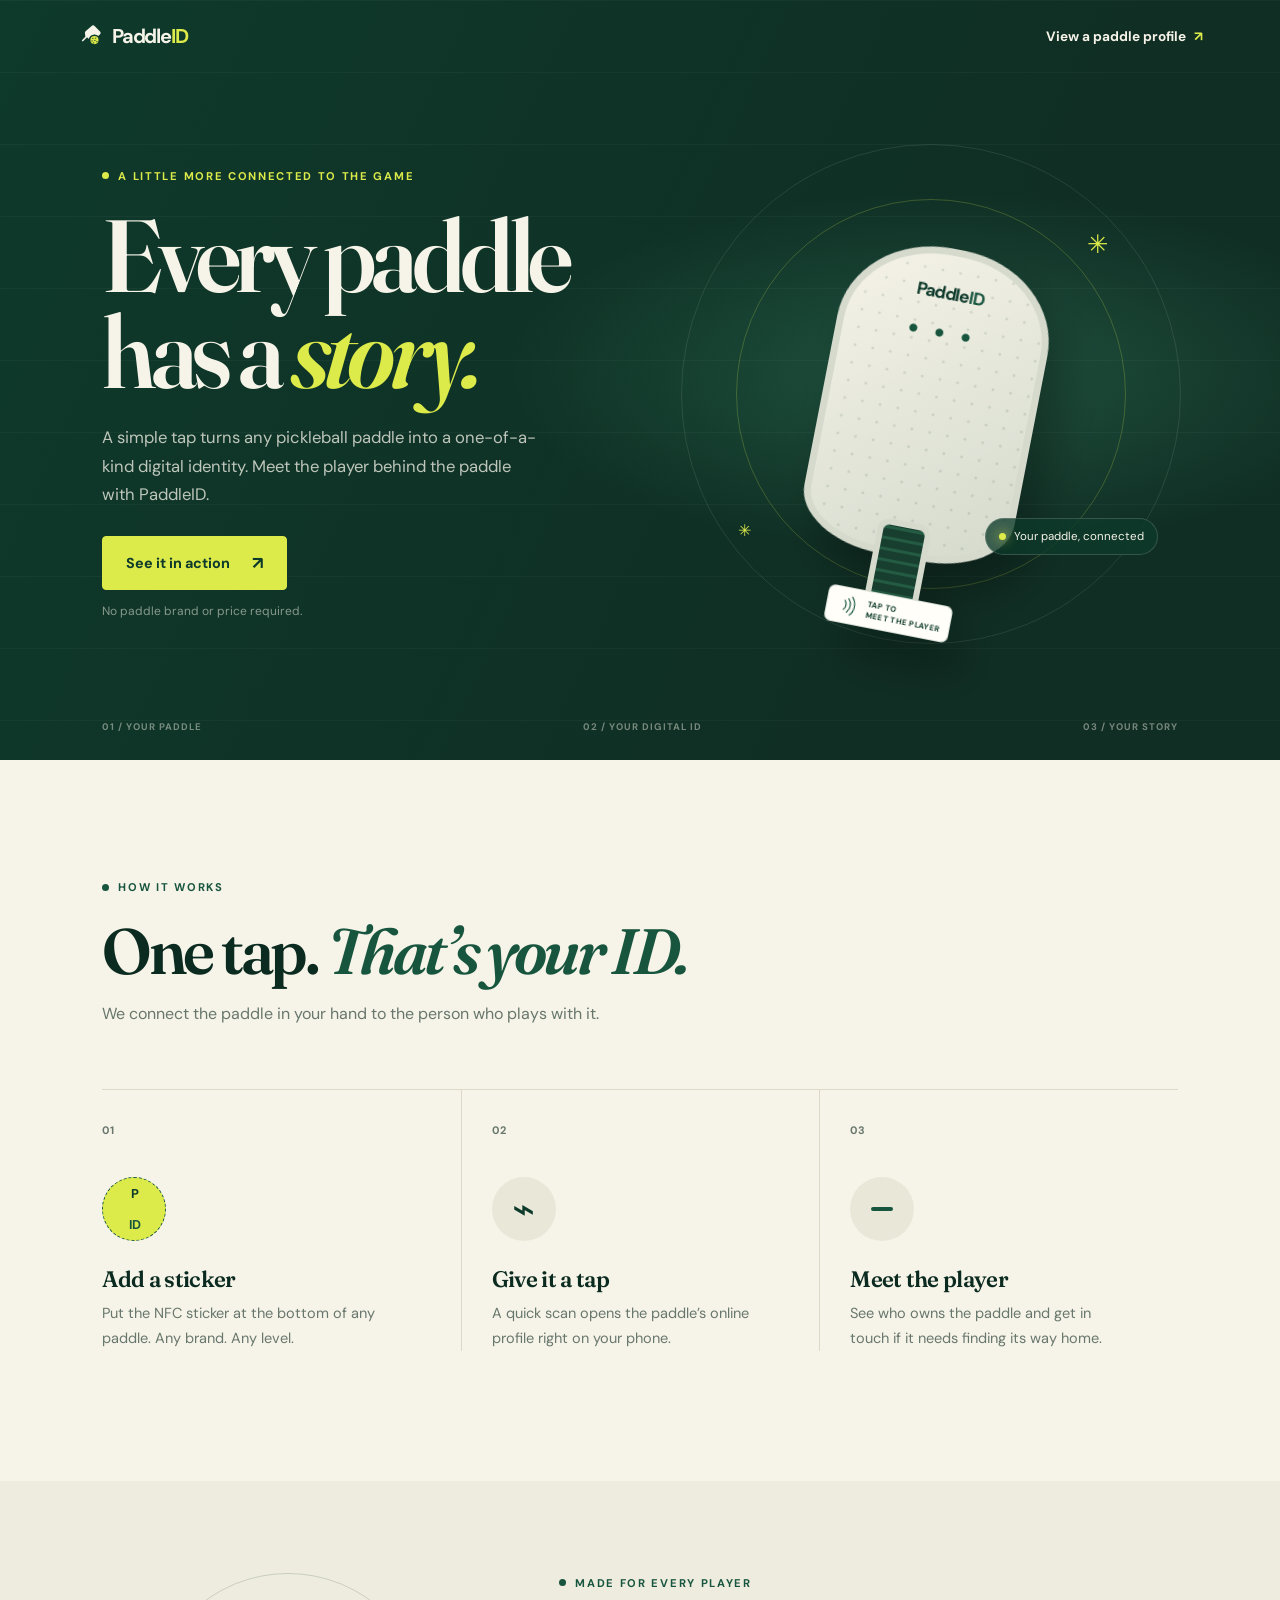
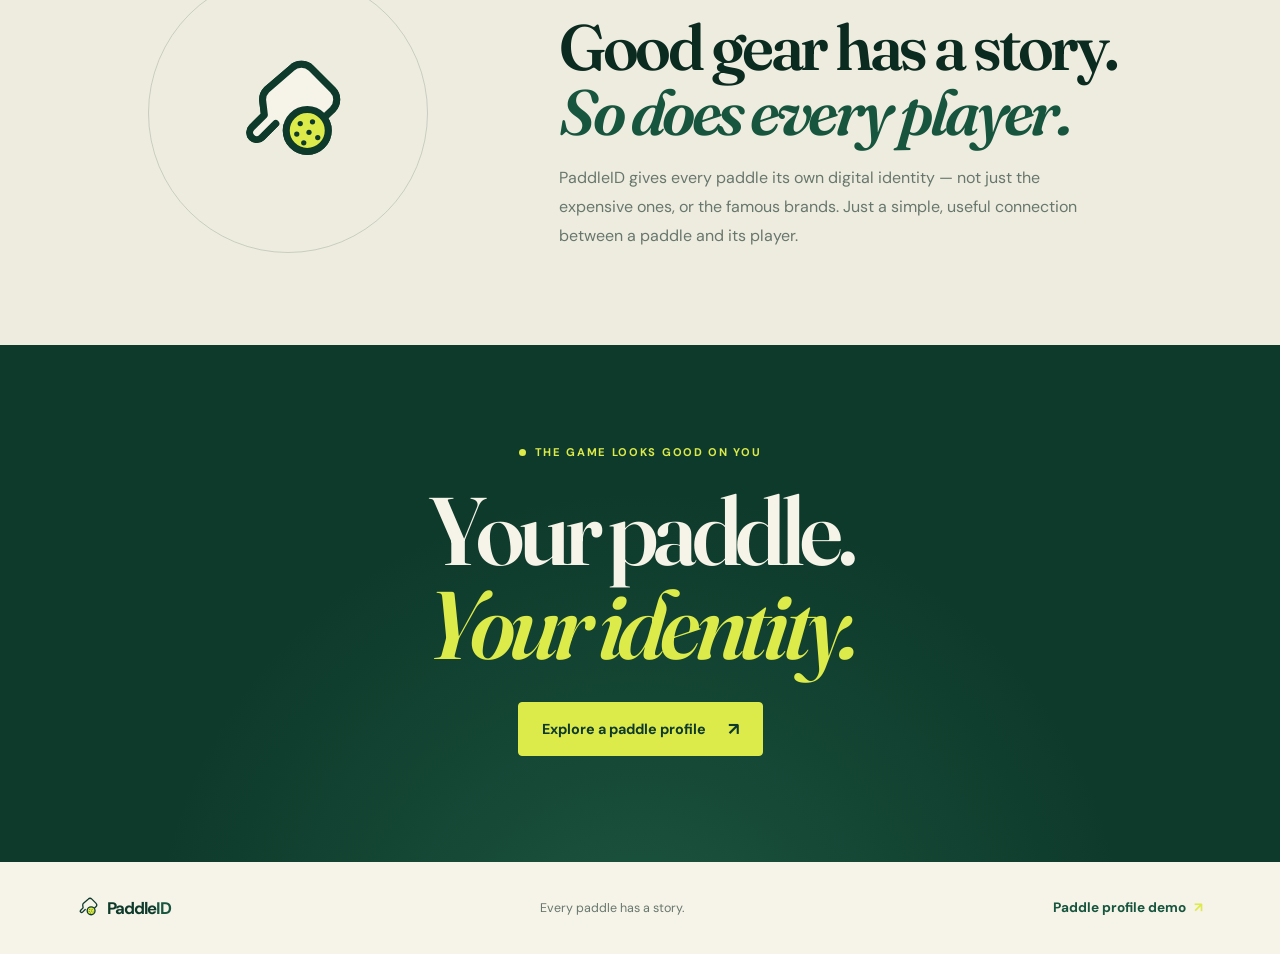
==== brand.html @ 244b91e6 "Refactor favicon and update HTML structure for PaddleID branding" ====
<!doctype html>
<html lang="en">
  <head>
    <meta charset="UTF-8" />
    <meta name="viewport" content="width=device-width, initial-scale=1" />
    <meta name="theme-color" content="#0e3a2b" />
    <meta
      name="description"
      content="Every paddle has a story. Give yours a digital identity with PaddleID — tap an NFC sticker to meet the player behind the paddle."
    />
    <title>PaddleID — Every paddle has a story</title>
    <link rel="icon" type="image/svg+xml" href="favicon.svg" />
    <link rel="preconnect" href="https://fonts.googleapis.com" />
    <link rel="preconnect" href="https://fonts.gstatic.com" crossorigin />
    <link
      href="https://fonts.googleapis.com/css2?family=Fraunces:opsz,wght@9..144,600;9..144,700&family=DM+Sans:wght@400;500;700&display=swap"
      rel="stylesheet"
    />
    <link rel="stylesheet" href="brand.css" />
  </head>
  <body class="brand-page">
    <header class="site-header">
      <a class="wordmark" href="brand.html" aria-label="PaddleID home">
        <img class="brand-mark" src="favicon.svg" alt="" />
        <span>Paddle<span>ID</span></span>
      </a>
      <a class="header-link" href="index.html">View a paddle profile <span aria-hidden="true">↗</span></a>
    </header>

    <main>
      <section class="hero">
        <div class="hero__copy">
          <p class="eyebrow"><span></span> A little more connected to the game</p>
          <h1>Every paddle<br />has a <em>story.</em></h1>
          <p class="hero__description">
            A simple tap turns any pickleball paddle into a one-of-a-kind digital identity.
            Meet the player behind the paddle with PaddleID.
          </p>
          <a class="button" href="index.html">See it in action <span aria-hidden="true">↗</span></a>
          <p class="hero__note">No paddle brand or price required.</p>
        </div>

        <div class="hero-art" aria-label="A PaddleID NFC tag at the bottom of the paddle handle">
          <div class="orbit orbit--one"></div>
          <div class="orbit orbit--two"></div>
          <div class="paddle">
            <span class="paddle__face">
              <span class="paddle__brand">Paddle<span>ID</span></span>
              <span class="paddle__dots" aria-hidden="true">● ● ●</span>
            </span>
            <span class="paddle__grip"></span>
            <span class="paddle__tag">
              <svg viewBox="0 0 40 40" aria-hidden="true">
                <path d="M14 12a12 12 0 0 1 0 16M20 8a18 18 0 0 1 0 24M26 4a24 24 0 0 1 0 32" />
              </svg>
              <span>tap to<br />meet the player</span>
            </span>
          </div>
          <div class="scan-label"><span class="scan-label__dot"></span> Your paddle, connected</div>
          <span class="hero-art__spark hero-art__spark--one" aria-hidden="true">✳</span>
          <span class="hero-art__spark hero-art__spark--two" aria-hidden="true">✳</span>
        </div>
        <div class="hero__footer">
          <span>01 / YOUR PADDLE</span>
          <span>02 / YOUR DIGITAL ID</span>
          <span>03 / YOUR STORY</span>
        </div>
      </section>

      <section class="how" id="how-it-works">
        <div class="section-heading">
          <p class="eyebrow"><span></span> How it works</p>
          <h2>One tap. <em>That’s your ID.</em></h2>
          <p>We connect the paddle in your hand to the person who plays with it.</p>
        </div>
        <div class="steps">
          <article class="step">
            <span class="step__number">01</span>
            <div class="step__icon step__icon--sticker" aria-hidden="true">P<span>ID</span></div>
            <h3>Add a sticker</h3>
            <p>Put the NFC sticker at the bottom of any paddle. Any brand. Any level.</p>
          </article>
          <article class="step">
            <span class="step__number">02</span>
            <div class="step__icon step__icon--tap" aria-hidden="true">⌁</div>
            <h3>Give it a tap</h3>
            <p>A quick scan opens the paddle’s online profile right on your phone.</p>
          </article>
          <article class="step">
            <span class="step__number">03</span>
            <div class="step__icon step__icon--profile" aria-hidden="true">
              <span></span><span></span><span></span>
            </div>
            <h3>Meet the player</h3>
            <p>See who owns the paddle and get in touch if it needs finding its way home.</p>
          </article>
        </div>
      </section>

      <section class="manifesto">
        <div class="manifesto__mark" aria-hidden="true">
          <img class="brand-mark" src="favicon.svg" alt="" />
        </div>
        <div>
          <p class="eyebrow"><span></span> Made for every player</p>
          <h2>Good gear has a story.<br /><em>So does every player.</em></h2>
          <p>
            PaddleID gives every paddle its own digital identity — not just the expensive
            ones, or the famous brands. Just a simple, useful connection between a paddle
            and its player.
          </p>
        </div>
      </section>

      <section class="closing">
        <p class="eyebrow"><span></span> The game looks good on you</p>
        <h2>Your paddle.<br /><em>Your identity.</em></h2>
        <a class="button button--light" href="index.html">Explore a paddle profile <span aria-hidden="true">↗</span></a>
      </section>
    </main>

    <footer class="site-footer">
      <a class="wordmark" href="brand.html">
        <img class="brand-mark" src="favicon.svg" alt="" />
        <span>Paddle<span>ID</span></span>
      </a>
      <p>Every paddle has a story.</p>
      <a href="index.html">Paddle profile demo <span aria-hidden="true">↗</span></a>
    </footer>
  </body>
</html>
---- brand.css ----
:root {
  color-scheme: light;
  --pine: #0e3a2b;
  --court: #17553e;
  --paper: #f6f3e8;
  --ink: #0b2b20;
  --mute: #68776d;
  --ball: #dcea4a;
  --serif: "Fraunces", Georgia, "Times New Roman", serif;
  --sans: "DM Sans", system-ui, -apple-system, "Segoe UI", Roboto, sans-serif;
}

*,
*::before,
*::after {
  box-sizing: border-box;
}

html {
  scroll-behavior: smooth;
  -webkit-text-size-adjust: 100%;
}

body {
  margin: 0;
  color: var(--ink);
  background: var(--paper);
  font-family: var(--sans);
}

a {
  color: inherit;
}

a:focus-visible {
  outline: 3px solid var(--court);
  outline-offset: 4px;
}

.site-header,
.site-footer {
  display: flex;
  align-items: center;
  justify-content: space-between;
  gap: 24px;
  padding: 20px max(6vw, calc((100vw - 1200px) / 2));
}

.site-header {
  position: absolute;
  inset: 0 0 auto;
  z-index: 2;
}

.wordmark {
  display: inline-flex;
  align-items: center;
  gap: 9px;
  color: var(--paper);
  font-size: 1.25rem;
  font-weight: 700;
  letter-spacing: -0.055em;
  text-decoration: none;
}

.wordmark .brand-mark {
  display: block;
  width: 26px;
  height: 32px;
  flex: 0 0 auto;
  object-fit: contain;
}

.wordmark > span > span {
  color: var(--ball);
}

.header-link,
.site-footer > a:last-child {
  font-size: 0.85rem;
  font-weight: 700;
  text-decoration: none;
}

.header-link {
  color: var(--paper);
}

.header-link span,
.site-footer > a:last-child span {
  margin-left: 5px;
  color: var(--ball);
}

.hero {
  position: relative;
  display: grid;
  grid-template-columns: 1fr 0.85fr;
  align-items: center;
  min-height: min(760px, 100svh);
  padding: 120px max(8vw, calc((100vw - 1120px) / 2)) 92px;
  overflow: hidden;
  color: var(--paper);
  background:
    radial-gradient(ellipse at 74% 49%, rgba(63, 154, 115, 0.33), transparent 33%),
    linear-gradient(115deg, #0e3a2b, #102e24 72%);
}

.hero::before {
  position: absolute;
  inset: 0;
  background-image: linear-gradient(rgba(246, 243, 232, 0.035) 1px, transparent 1px);
  background-size: 100% 72px;
  content: "";
  pointer-events: none;
}

.hero__copy,
.hero-art {
  position: relative;
  z-index: 1;
}

.eyebrow {
  display: flex;
  align-items: center;
  gap: 9px;
  margin: 0 0 24px;
  color: var(--ball);
  font-size: 0.7rem;
  font-weight: 700;
  letter-spacing: 0.15em;
  text-transform: uppercase;
}

.eyebrow > span {
  width: 7px;
  height: 7px;
  border-radius: 50%;
  background: var(--ball);
}

.hero h1,
.section-heading h2,
.manifesto h2,
.closing h2 {
  margin: 0;
  font-family: var(--serif);
  font-weight: 600;
  letter-spacing: -0.055em;
}

.hero h1 {
  font-size: clamp(4rem, 8vw, 7.1rem);
  line-height: 0.94;
}

.hero h1 em,
.section-heading h2 em,
.manifesto h2 em,
.closing h2 em {
  color: var(--ball);
  font-weight: 600;
}

.hero__description {
  max-width: 440px;
  margin: 24px 0 28px;
  color: rgba(246, 243, 232, 0.76);
  font-size: 1.04rem;
  line-height: 1.7;
}

.button {
  display: inline-flex;
  align-items: center;
  justify-content: center;
  gap: 22px;
  min-height: 54px;
  padding: 0 23px;
  border: 1px solid var(--ball);
  border-radius: 4px;
  color: var(--pine);
  background: var(--ball);
  font-size: 0.9rem;
  font-weight: 700;
  text-decoration: none;
  transition: transform 160ms ease, background 160ms ease;
}

.button:hover {
  transform: translateY(-2px);
  background: #e7f46b;
}

.button span {
  font-size: 1.1rem;
}

.hero__note {
  margin: 13px 0 0;
  color: rgba(246, 243, 232, 0.52);
  font-size: 0.75rem;
}

.hero-art {
  display: grid;
  min-height: 460px;
  place-items: center;
}

.orbit {
  position: absolute;
  width: min(390px, 90%);
  aspect-ratio: 1;
  border: 1px solid rgba(220, 234, 74, 0.22);
  border-radius: 50%;
}

.orbit--two {
  width: min(500px, 115%);
  border-color: rgba(246, 243, 232, 0.1);
}

.paddle {
  position: relative;
  display: flex;
  flex-direction: column;
  align-items: center;
  width: 214px;
  height: 332px;
  padding-top: 19px;
  transform: rotate(11deg);
  filter: drop-shadow(20px 28px 22px rgba(0, 0, 0, 0.28));
}

.paddle__face {
  position: relative;
  display: flex;
  flex: 1;
  flex-direction: column;
  align-items: center;
  width: 100%;
  padding-top: 27px;
  border: 7px solid #d5dacd;
  border-radius: 47% 47% 40% 40% / 28% 28% 17% 17%;
  background:
    radial-gradient(circle at 16px 16px, rgba(14, 58, 43, 0.13) 1px, transparent 1.8px) 0 0 / 18px 18px,
    linear-gradient(145deg, #f6f3e8, #d4dacd);
}

.paddle__brand {
  color: var(--pine);
  font-size: 1.1rem;
  font-weight: 700;
  letter-spacing: -0.06em;
}

.paddle__brand span {
  color: var(--court);
}

.paddle__tag {
  position: absolute;
  bottom: -76px;
  z-index: 1;
  display: flex;
  align-items: center;
  gap: 8px;
  padding: 6px 9px;
  border: 1px solid rgba(14, 58, 43, 0.17);
  border-radius: 7px;
  background: #fffef8;
  box-shadow: 0 8px 20px rgba(14, 58, 43, 0.12);
  color: var(--pine);
  font-size: 0.49rem;
  font-weight: 700;
  line-height: 1.35;
  text-transform: uppercase;
  letter-spacing: 0.04em;
  white-space: nowrap;
}

.paddle__tag svg {
  width: 23px;
  flex: none;
  fill: none;
  stroke: var(--court);
  stroke-linecap: round;
  stroke-width: 2;
}

.paddle__dots {
  margin-top: 22px;
  color: var(--court);
  font-size: 0.65rem;
  letter-spacing: 0.7em;
}

.paddle__grip {
  position: absolute;
  bottom: -76px;
  z-index: 0;
  width: 54px;
  height: 112px;
  border: 6px solid #d5dacd;
  border-radius: 12px 12px 19px 19px;
  background: repeating-linear-gradient(0deg, #183e30 0 8px, #245b43 8px 11px);
}

.scan-label {
  position: absolute;
  right: 4%;
  bottom: 15%;
  display: flex;
  align-items: center;
  gap: 8px;
  padding: 10px 13px;
  border: 1px solid rgba(246, 243, 232, 0.17);
  border-radius: 99px;
  color: var(--paper);
  background: rgba(14, 58, 43, 0.78);
  font-size: 0.72rem;
}

.scan-label__dot {
  width: 7px;
  height: 7px;
  border-radius: 50%;
  background: var(--ball);
  box-shadow: 0 0 12px var(--ball);
}

.hero-art__spark {
  position: absolute;
  color: var(--ball);
  font-size: 1.6rem;
}

.hero-art__spark--one {
  top: 14%;
  right: 14%;
}

.hero-art__spark--two {
  bottom: 18%;
  left: 11%;
  font-size: 1rem;
}

.hero__footer {
  position: absolute;
  right: max(8vw, calc((100vw - 1120px) / 2));
  bottom: 27px;
  left: max(8vw, calc((100vw - 1120px) / 2));
  display: flex;
  justify-content: space-between;
  color: rgba(246, 243, 232, 0.45);
  font-size: 0.6rem;
  font-weight: 700;
  letter-spacing: 0.1em;
}

.how {
  padding: 120px max(8vw, calc((100vw - 1120px) / 2)) 130px;
}

.section-heading {
  max-width: 620px;
  margin-bottom: 62px;
}

.section-heading .eyebrow,
.manifesto .eyebrow,
.closing .eyebrow {
  color: var(--court);
}

.section-heading .eyebrow > span,
.manifesto .eyebrow > span,
.closing .eyebrow > span {
  background: var(--court);
}

.section-heading h2,
.manifesto h2 {
  font-size: clamp(2.7rem, 5vw, 4.5rem);
  line-height: 1.02;
}

.section-heading h2 em,
.manifesto h2 em {
  color: var(--court);
}

.section-heading > p:last-child {
  margin: 18px 0 0;
  color: var(--mute);
  line-height: 1.6;
}

.steps {
  display: grid;
  grid-template-columns: repeat(3, 1fr);
  border-top: 1px solid #dcd9c9;
}

.step {
  position: relative;
  padding: 28px 30px 0 0;
}

.step + .step {
  padding-left: 30px;
  border-left: 1px solid #dcd9c9;
}

.step__number {
  color: var(--mute);
  font-size: 0.68rem;
  font-weight: 700;
  letter-spacing: 0.1em;
}

.step__icon {
  display: grid;
  width: 64px;
  height: 64px;
  margin: 38px 0 24px;
  place-items: center;
  border-radius: 50%;
  color: var(--pine);
  background: #e9e8d8;
}

.step__icon--sticker {
  border: 1px dashed var(--court);
  background: var(--ball);
  font-size: 0.8rem;
  font-weight: 700;
  letter-spacing: -0.07em;
}

.step__icon--sticker span {
  color: var(--court);
}

.step__icon--tap {
  font-size: 2.4rem;
}

.step__icon--profile {
  align-content: center;
  gap: 4px;
  padding: 0 17px;
}

.step__icon--profile span {
  height: 4px;
  border-radius: 4px;
  background: var(--court);
}

.step__icon--profile span:nth-child(2) {
  width: 75%;
}

.step h3 {
  margin: 0 0 9px;
  font: 600 1.4rem var(--serif);
  letter-spacing: -0.03em;
}

.step p {
  max-width: 280px;
  margin: 0;
  color: var(--mute);
  font-size: 0.91rem;
  line-height: 1.7;
}

.manifesto {
  display: grid;
  grid-template-columns: 0.6fr 1fr;
  align-items: center;
  gap: 8%;
  padding: 92px max(8vw, calc((100vw - 1120px) / 2));
  background: #eeecdf;
}

.manifesto__mark {
  display: grid;
  width: min(280px, 100%);
  aspect-ratio: 1;
  margin: auto;
  place-items: center;
  border: 1px solid rgba(14, 58, 43, 0.17);
  border-radius: 50%;
}

.manifesto__mark .brand-mark {
  display: block;
  width: 112px;
  height: 112px;
  object-fit: contain;
  background: center / contain no-repeat url("favicon.svg");
}

.manifesto h2 {
  font-size: clamp(2.6rem, 5vw, 4rem);
}

.manifesto > div:last-child > p:last-child {
  max-width: 550px;
  margin: 20px 0 0;
  color: var(--mute);
  line-height: 1.8;
}

.closing {
  padding: 100px 24px 106px;
  color: var(--paper);
  background:
    radial-gradient(ellipse at 50% 120%, rgba(63, 154, 115, 0.29), transparent 54%),
    var(--pine);
  text-align: center;
}

.closing .eyebrow {
  justify-content: center;
  color: var(--ball);
}

.closing .eyebrow > span {
  background: var(--ball);
}

.closing h2 {
  margin-bottom: 30px;
  font-size: clamp(3.4rem, 8vw, 6rem);
  line-height: 0.98;
}

.button--light {
  color: var(--pine);
}

.site-footer {
  min-height: 92px;
  padding-top: 22px;
  padding-bottom: 22px;
}

.site-footer .wordmark {
  color: var(--pine);
  font-size: 1.05rem;
}

.site-footer .wordmark .brand-mark {
  width: 21px;
  height: 27px;
}

.site-footer .wordmark > span > span {
  color: var(--court);
}

.site-footer p {
  margin: 0;
  color: var(--mute);
  font-size: 0.78rem;
}

.site-footer > a:last-child {
  color: var(--court);
}

@media (max-width: 760px) {
  .hero {
    grid-template-columns: 1fr 0.8fr;
    min-height: 680px;
    padding-right: 6vw;
    padding-left: 7vw;
  }

  .hero h1 {
    font-size: clamp(3.8rem, 9vw, 5.5rem);
  }

  .hero-art {
    transform: scale(0.83);
  }

  .hero__footer {
    right: 7vw;
    left: 7vw;
  }

  .how,
  .manifesto {
    padding-right: 7vw;
    padding-left: 7vw;
  }

  .manifesto {
    gap: 5%;
  }
}

@media (max-width: 600px) {
  .site-header {
    padding: 17px 22px;
  }

  .wordmark {
    font-size: 1.1rem;
  }

  .header-link {
    font-size: 0.73rem;
  }

  .hero {
    display: block;
    min-height: 900px;
    padding: 150px 24px 90px;
  }

  .hero__description {
    max-width: 380px;
    font-size: 0.96rem;
  }

  .hero-art {
    min-height: 400px;
    margin-top: 12px;
    transform: scale(0.86);
  }

  .scan-label {
    right: 0;
    bottom: 7%;
  }

  .hero__footer {
    right: 24px;
    bottom: 24px;
    left: 24px;
    gap: 10px;
    font-size: 0.48rem;
  }

  .how {
    padding: 82px 24px 88px;
  }

  .section-heading {
    margin-bottom: 40px;
  }

  .steps {
    grid-template-columns: 1fr;
  }

  .step,
  .step + .step {
    display: grid;
    grid-template-columns: 56px 1fr;
    column-gap: 18px;
    padding: 24px 0;
    border-left: 0;
    border-bottom: 1px solid #dcd9c9;
  }

  .step__number {
    grid-row: span 2;
    padding-top: 9px;
  }

  .step__icon {
    display: none;
  }

  .step h3 {
    margin-bottom: 5px;
  }

  .step p {
    max-width: 360px;
  }

  .manifesto {
    grid-template-columns: 1fr;
    gap: 42px;
    padding: 74px 24px;
  }

  .manifesto__mark {
    width: 130px;
  }

  .manifesto__mark .brand-mark {
    width: 64px;
    height: 64px;
  }

  .closing {
    padding: 80px 20px;
  }

  .site-footer {
    flex-wrap: wrap;
    gap: 12px 18px;
    padding: 20px 22px;
  }

  .site-footer p {
    display: none;
  }

  .site-footer > a:last-child {
    font-size: 0.74rem;
  }
}

@media (prefers-reduced-motion: reduce) {
  *,
  *::before,
  *::after {
    scroll-behavior: auto !important;
    transition-duration: 0.01ms !important;
  }
}
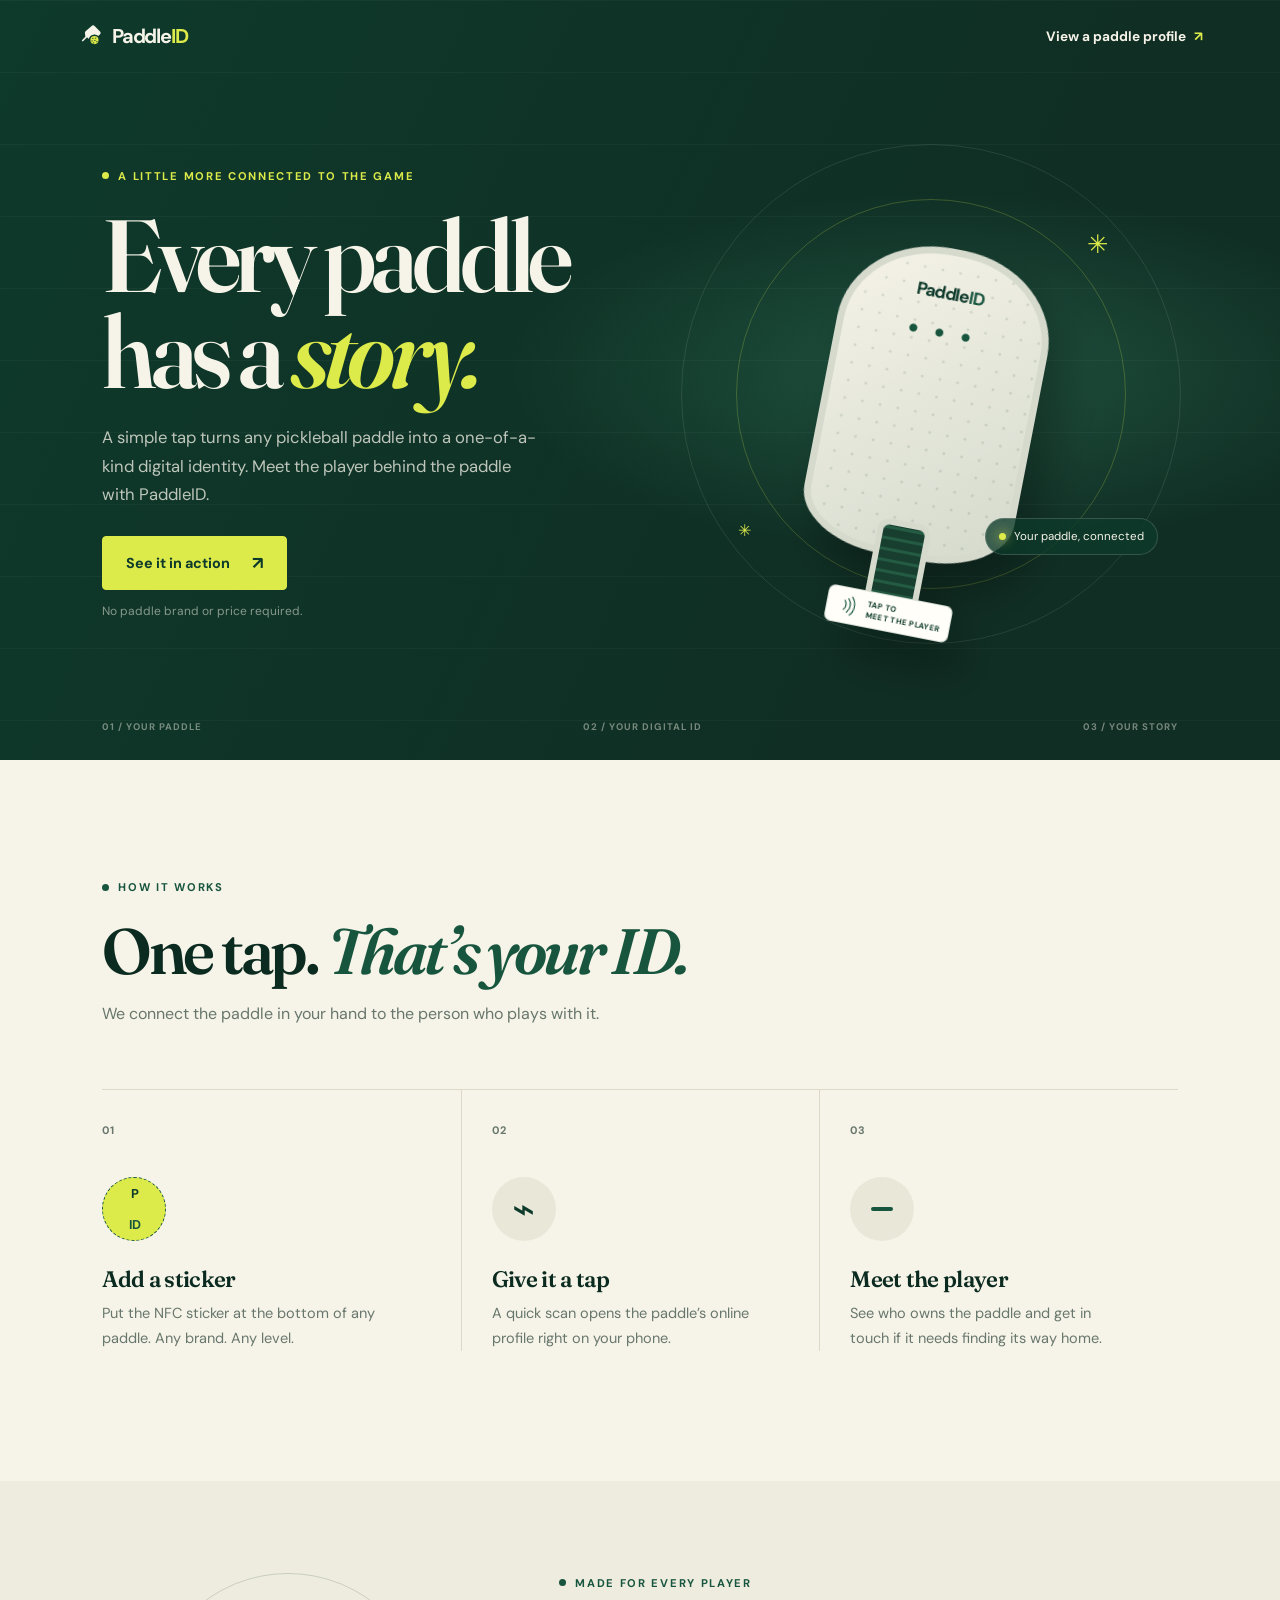
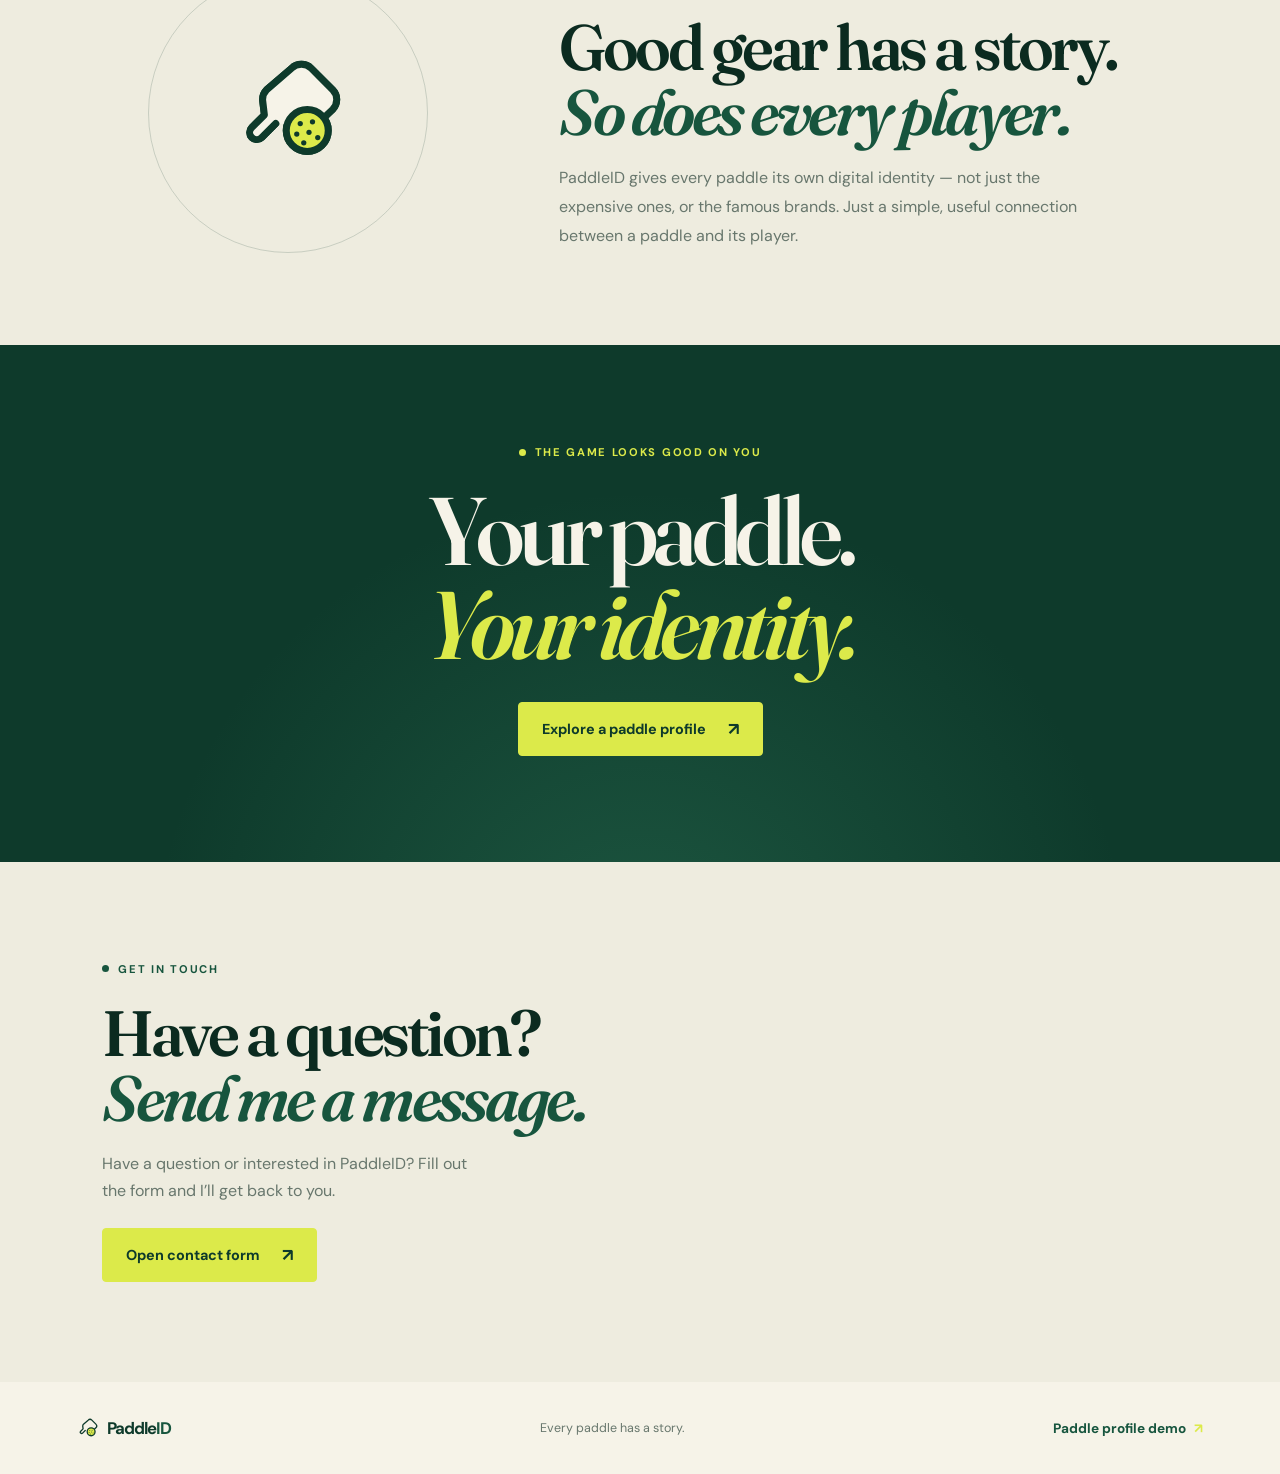
==== commit a22b91a0: "Add contact section with form link and styling" ====
--- a/brand.html
+++ b/brand.html
@@ -117,6 +117,20 @@
         <h2>Your paddle.<br /><em>Your identity.</em></h2>
         <a class="button button--light" href="index.html">Explore a paddle profile <span aria-hidden="true">↗</span></a>
       </section>
+
+      <section class="contact" id="contact">
+        <div class="contact__copy">
+          <p class="eyebrow"><span></span> Get in touch</p>
+          <h2>Have a question?<br /><em>Send me a message.</em></h2>
+          <p>Have a question or interested in PaddleID? Fill out the form and I’ll get back to you.</p>
+          <a
+            class="button"
+            href="https://forms.gle/tfFuWHApiyFoaRMC9"
+            target="_blank"
+            rel="noopener noreferrer"
+          >Open contact form <span aria-hidden="true">↗</span></a>
+        </div>
+      </section>
     </main>
 
     <footer class="site-footer">
--- a/brand.css
+++ b/brand.css
@@ -541,6 +541,38 @@
   line-height: 0.98;
 }
 
+.contact {
+  display: grid;
+  grid-template-columns: minmax(0, 680px);
+  padding: 100px max(8vw, calc((100vw - 1120px) / 2));
+  background: #eeecdf;
+}
+
+.contact__copy .eyebrow {
+  color: var(--court);
+}
+
+.contact__copy .eyebrow > span {
+  background: var(--court);
+}
+
+.contact__copy h2 {
+  margin: 0;
+  font: 600 clamp(2.7rem, 5vw, 4rem) / 1.02 var(--serif);
+  letter-spacing: -0.055em;
+}
+
+.contact__copy h2 em {
+  color: var(--court);
+}
+
+.contact__copy > p:not(.eyebrow) {
+  max-width: 390px;
+  margin: 20px 0 24px;
+  color: var(--mute);
+  line-height: 1.7;
+}
+
 .button--light {
   color: var(--pine);
 }
@@ -604,6 +636,11 @@
 
   .manifesto {
     gap: 5%;
+  }
+
+  .contact {
+    padding-right: 7vw;
+    padding-left: 7vw;
   }
 }
 
@@ -695,6 +732,11 @@
     padding: 74px 24px;
   }
 
+  .contact {
+    grid-template-columns: 1fr;
+    padding: 74px 24px;
+  }
+
   .manifesto__mark {
     width: 130px;
   }
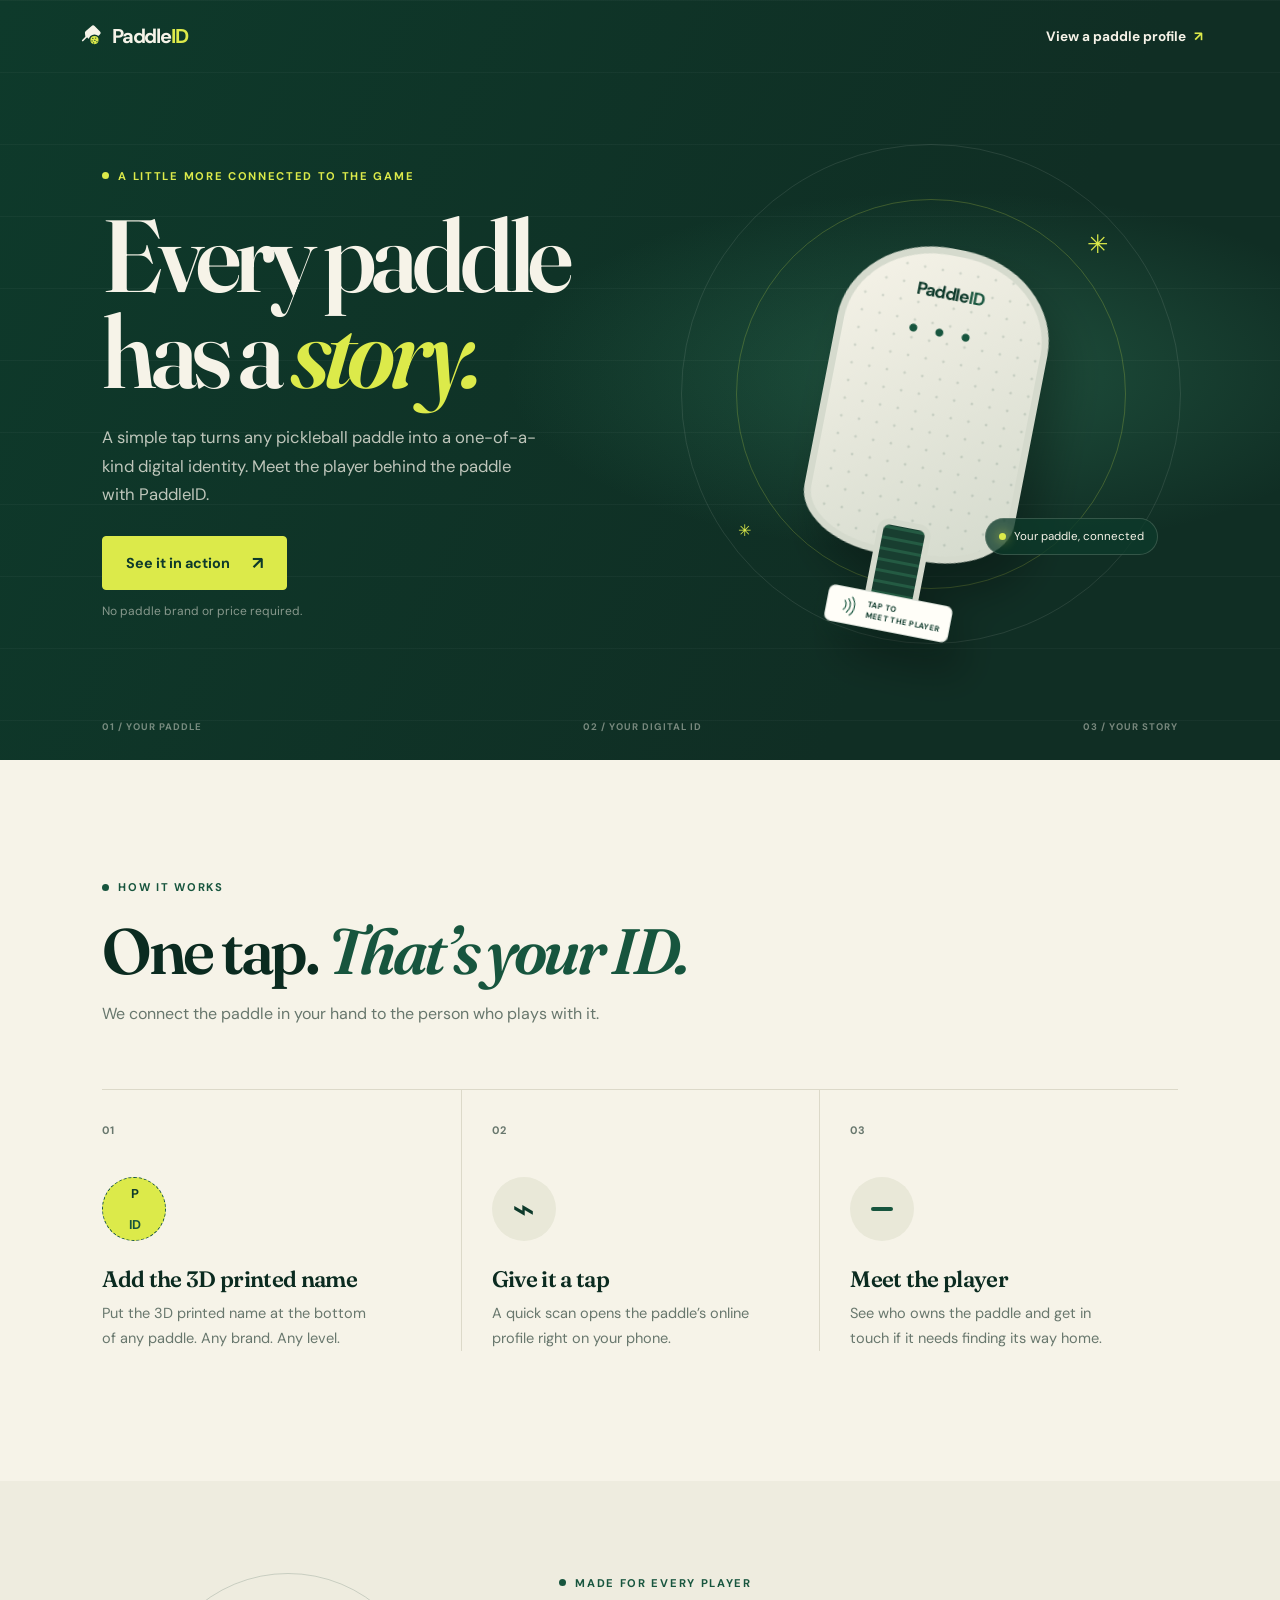
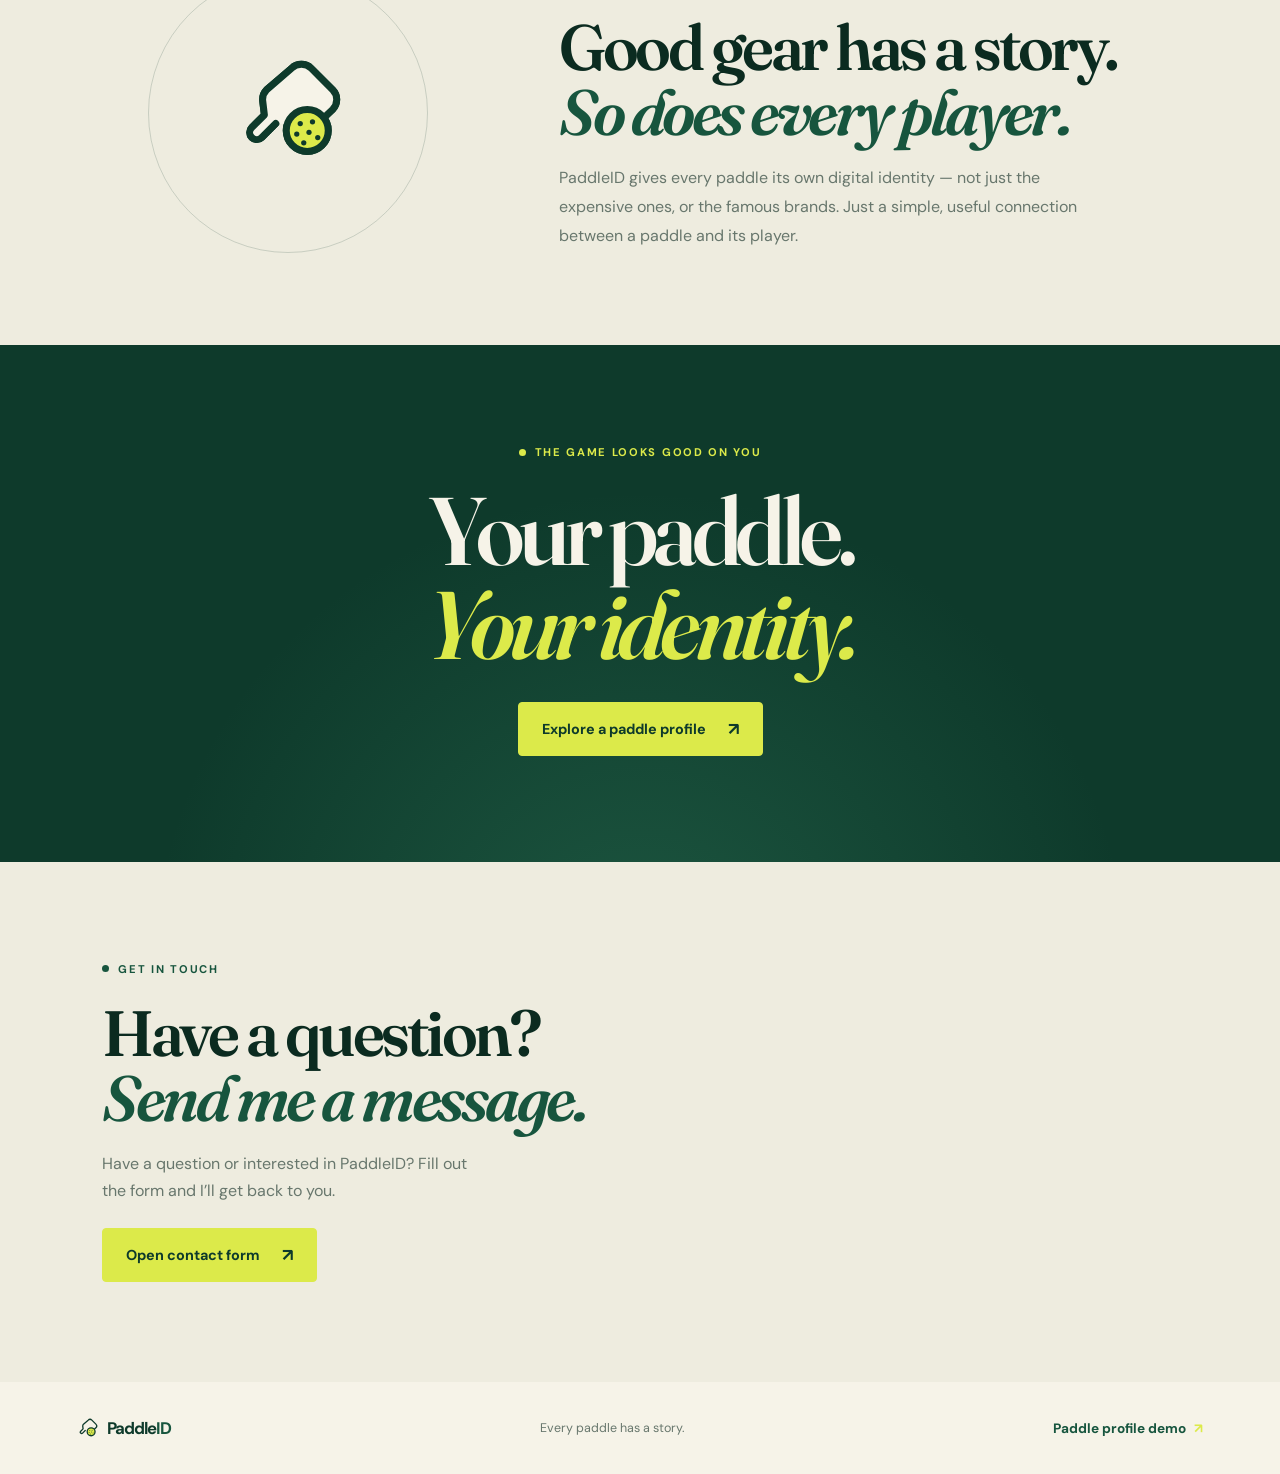
==== commit 7df14f4a: "Update instructions and improve clarity in player DUPR" ====
--- a/brand.html
+++ b/brand.html
@@ -9,19 +9,19 @@
       content="Every paddle has a story. Give yours a digital identity with PaddleID — tap an NFC sticker to meet the player behind the paddle."
     />
     <title>PaddleID — Every paddle has a story</title>
-    <link rel="icon" type="image/svg+xml" href="favicon.svg" />
+    <link rel="icon" type="image/svg+xml" href="assets/images/favicon.svg" />
     <link rel="preconnect" href="https://fonts.googleapis.com" />
     <link rel="preconnect" href="https://fonts.gstatic.com" crossorigin />
     <link
       href="https://fonts.googleapis.com/css2?family=Fraunces:opsz,wght@9..144,600;9..144,700&family=DM+Sans:wght@400;500;700&display=swap"
       rel="stylesheet"
     />
-    <link rel="stylesheet" href="brand.css" />
+    <link rel="stylesheet" href="assets/css/brand.css" />
   </head>
   <body class="brand-page">
     <header class="site-header">
       <a class="wordmark" href="brand.html" aria-label="PaddleID home">
-        <img class="brand-mark" src="favicon.svg" alt="" />
+        <img class="brand-mark" src="assets/images/favicon.svg" alt="" />
         <span>Paddle<span>ID</span></span>
       </a>
       <a class="header-link" href="index.html">View a paddle profile <span aria-hidden="true">↗</span></a>
@@ -77,8 +77,8 @@
           <article class="step">
             <span class="step__number">01</span>
             <div class="step__icon step__icon--sticker" aria-hidden="true">P<span>ID</span></div>
-            <h3>Add a sticker</h3>
-            <p>Put the NFC sticker at the bottom of any paddle. Any brand. Any level.</p>
+            <h3>Add the 3D printed name</h3>
+            <p>Put the 3D printed name at the bottom of any paddle. Any brand. Any level.</p>
           </article>
           <article class="step">
             <span class="step__number">02</span>
@@ -99,7 +99,7 @@
 
       <section class="manifesto">
         <div class="manifesto__mark" aria-hidden="true">
-          <img class="brand-mark" src="favicon.svg" alt="" />
+          <img class="brand-mark" src="assets/images/favicon.svg" alt="" />
         </div>
         <div>
           <p class="eyebrow"><span></span> Made for every player</p>
@@ -134,8 +134,8 @@
     </main>
 
     <footer class="site-footer">
-      <a class="wordmark" href="brand.html">
-        <img class="brand-mark" src="favicon.svg" alt="" />
+      <a class="wordmark" href="brand.php">
+        <img class="brand-mark" src="assets/images/favicon.svg" alt="" />
         <span>Paddle<span>ID</span></span>
       </a>
       <p>Every paddle has a story.</p>
--- a/assets/css/brand.css
+++ b/assets/css/brand.css
@@ -0,0 +1,775 @@
+:root {
+  color-scheme: light;
+  --pine: #0e3a2b;
+  --court: #17553e;
+  --paper: #f6f3e8;
+  --ink: #0b2b20;
+  --mute: #68776d;
+  --ball: #dcea4a;
+  --serif: "Fraunces", Georgia, "Times New Roman", serif;
+  --sans: "DM Sans", system-ui, -apple-system, "Segoe UI", Roboto, sans-serif;
+}
+
+*,
+*::before,
+*::after {
+  box-sizing: border-box;
+}
+
+html {
+  scroll-behavior: smooth;
+  -webkit-text-size-adjust: 100%;
+}
+
+body {
+  margin: 0;
+  color: var(--ink);
+  background: var(--paper);
+  font-family: var(--sans);
+}
+
+a {
+  color: inherit;
+}
+
+a:focus-visible {
+  outline: 3px solid var(--court);
+  outline-offset: 4px;
+}
+
+.site-header,
+.site-footer {
+  display: flex;
+  align-items: center;
+  justify-content: space-between;
+  gap: 24px;
+  padding: 20px max(6vw, calc((100vw - 1200px) / 2));
+}
+
+.site-header {
+  position: absolute;
+  inset: 0 0 auto;
+  z-index: 2;
+}
+
+.wordmark {
+  display: inline-flex;
+  align-items: center;
+  gap: 9px;
+  color: var(--paper);
+  font-size: 1.25rem;
+  font-weight: 700;
+  letter-spacing: -0.055em;
+  text-decoration: none;
+}
+
+.wordmark .brand-mark {
+  display: block;
+  width: 26px;
+  height: 32px;
+  flex: 0 0 auto;
+  object-fit: contain;
+}
+
+.wordmark > span > span {
+  color: var(--ball);
+}
+
+.header-link,
+.site-footer > a:last-child {
+  font-size: 0.85rem;
+  font-weight: 700;
+  text-decoration: none;
+}
+
+.header-link {
+  color: var(--paper);
+}
+
+.header-link span,
+.site-footer > a:last-child span {
+  margin-left: 5px;
+  color: var(--ball);
+}
+
+.hero {
+  position: relative;
+  display: grid;
+  grid-template-columns: 1fr 0.85fr;
+  align-items: center;
+  min-height: min(760px, 100svh);
+  padding: 120px max(8vw, calc((100vw - 1120px) / 2)) 92px;
+  overflow: hidden;
+  color: var(--paper);
+  background:
+    radial-gradient(ellipse at 74% 49%, rgba(63, 154, 115, 0.33), transparent 33%),
+    linear-gradient(115deg, #0e3a2b, #102e24 72%);
+}
+
+.hero::before {
+  position: absolute;
+  inset: 0;
+  background-image: linear-gradient(rgba(246, 243, 232, 0.035) 1px, transparent 1px);
+  background-size: 100% 72px;
+  content: "";
+  pointer-events: none;
+}
+
+.hero__copy,
+.hero-art {
+  position: relative;
+  z-index: 1;
+}
+
+.eyebrow {
+  display: flex;
+  align-items: center;
+  gap: 9px;
+  margin: 0 0 24px;
+  color: var(--ball);
+  font-size: 0.7rem;
+  font-weight: 700;
+  letter-spacing: 0.15em;
+  text-transform: uppercase;
+}
+
+.eyebrow > span {
+  width: 7px;
+  height: 7px;
+  border-radius: 50%;
+  background: var(--ball);
+}
+
+.hero h1,
+.section-heading h2,
+.manifesto h2,
+.closing h2 {
+  margin: 0;
+  font-family: var(--serif);
+  font-weight: 600;
+  letter-spacing: -0.055em;
+}
+
+.hero h1 {
+  font-size: clamp(4rem, 8vw, 7.1rem);
+  line-height: 0.94;
+}
+
+.hero h1 em,
+.section-heading h2 em,
+.manifesto h2 em,
+.closing h2 em {
+  color: var(--ball);
+  font-weight: 600;
+}
+
+.hero__description {
+  max-width: 440px;
+  margin: 24px 0 28px;
+  color: rgba(246, 243, 232, 0.76);
+  font-size: 1.04rem;
+  line-height: 1.7;
+}
+
+.button {
+  display: inline-flex;
+  align-items: center;
+  justify-content: center;
+  gap: 22px;
+  min-height: 54px;
+  padding: 0 23px;
+  border: 1px solid var(--ball);
+  border-radius: 4px;
+  color: var(--pine);
+  background: var(--ball);
+  font-size: 0.9rem;
+  font-weight: 700;
+  text-decoration: none;
+  transition: transform 160ms ease, background 160ms ease;
+}
+
+.button:hover {
+  transform: translateY(-2px);
+  background: #e7f46b;
+}
+
+.button span {
+  font-size: 1.1rem;
+}
+
+.hero__note {
+  margin: 13px 0 0;
+  color: rgba(246, 243, 232, 0.52);
+  font-size: 0.75rem;
+}
+
+.hero-art {
+  display: grid;
+  min-height: 460px;
+  place-items: center;
+}
+
+.orbit {
+  position: absolute;
+  width: min(390px, 90%);
+  aspect-ratio: 1;
+  border: 1px solid rgba(220, 234, 74, 0.22);
+  border-radius: 50%;
+}
+
+.orbit--two {
+  width: min(500px, 115%);
+  border-color: rgba(246, 243, 232, 0.1);
+}
+
+.paddle {
+  position: relative;
+  display: flex;
+  flex-direction: column;
+  align-items: center;
+  width: 214px;
+  height: 332px;
+  padding-top: 19px;
+  transform: rotate(11deg);
+  filter: drop-shadow(20px 28px 22px rgba(0, 0, 0, 0.28));
+}
+
+.paddle__face {
+  position: relative;
+  display: flex;
+  flex: 1;
+  flex-direction: column;
+  align-items: center;
+  width: 100%;
+  padding-top: 27px;
+  border: 7px solid #d5dacd;
+  border-radius: 47% 47% 40% 40% / 28% 28% 17% 17%;
+  background:
+    radial-gradient(circle at 16px 16px, rgba(14, 58, 43, 0.13) 1px, transparent 1.8px) 0 0 / 18px 18px,
+    linear-gradient(145deg, #f6f3e8, #d4dacd);
+}
+
+.paddle__brand {
+  color: var(--pine);
+  font-size: 1.1rem;
+  font-weight: 700;
+  letter-spacing: -0.06em;
+}
+
+.paddle__brand span {
+  color: var(--court);
+}
+
+.paddle__tag {
+  position: absolute;
+  bottom: -76px;
+  z-index: 1;
+  display: flex;
+  align-items: center;
+  gap: 8px;
+  padding: 6px 9px;
+  border: 1px solid rgba(14, 58, 43, 0.17);
+  border-radius: 7px;
+  background: #fffef8;
+  box-shadow: 0 8px 20px rgba(14, 58, 43, 0.12);
+  color: var(--pine);
+  font-size: 0.49rem;
+  font-weight: 700;
+  line-height: 1.35;
+  text-transform: uppercase;
+  letter-spacing: 0.04em;
+  white-space: nowrap;
+}
+
+.paddle__tag svg {
+  width: 23px;
+  flex: none;
+  fill: none;
+  stroke: var(--court);
+  stroke-linecap: round;
+  stroke-width: 2;
+}
+
+.paddle__dots {
+  margin-top: 22px;
+  color: var(--court);
+  font-size: 0.65rem;
+  letter-spacing: 0.7em;
+}
+
+.paddle__grip {
+  position: absolute;
+  bottom: -76px;
+  z-index: 0;
+  width: 54px;
+  height: 112px;
+  border: 6px solid #d5dacd;
+  border-radius: 12px 12px 19px 19px;
+  background: repeating-linear-gradient(0deg, #183e30 0 8px, #245b43 8px 11px);
+}
+
+.scan-label {
+  position: absolute;
+  right: 4%;
+  bottom: 15%;
+  display: flex;
+  align-items: center;
+  gap: 8px;
+  padding: 10px 13px;
+  border: 1px solid rgba(246, 243, 232, 0.17);
+  border-radius: 99px;
+  color: var(--paper);
+  background: rgba(14, 58, 43, 0.78);
+  font-size: 0.72rem;
+}
+
+.scan-label__dot {
+  width: 7px;
+  height: 7px;
+  border-radius: 50%;
+  background: var(--ball);
+  box-shadow: 0 0 12px var(--ball);
+}
+
+.hero-art__spark {
+  position: absolute;
+  color: var(--ball);
+  font-size: 1.6rem;
+}
+
+.hero-art__spark--one {
+  top: 14%;
+  right: 14%;
+}
+
+.hero-art__spark--two {
+  bottom: 18%;
+  left: 11%;
+  font-size: 1rem;
+}
+
+.hero__footer {
+  position: absolute;
+  right: max(8vw, calc((100vw - 1120px) / 2));
+  bottom: 27px;
+  left: max(8vw, calc((100vw - 1120px) / 2));
+  display: flex;
+  justify-content: space-between;
+  color: rgba(246, 243, 232, 0.45);
+  font-size: 0.6rem;
+  font-weight: 700;
+  letter-spacing: 0.1em;
+}
+
+.how {
+  padding: 120px max(8vw, calc((100vw - 1120px) / 2)) 130px;
+}
+
+.section-heading {
+  max-width: 620px;
+  margin-bottom: 62px;
+}
+
+.section-heading .eyebrow,
+.manifesto .eyebrow,
+.closing .eyebrow {
+  color: var(--court);
+}
+
+.section-heading .eyebrow > span,
+.manifesto .eyebrow > span,
+.closing .eyebrow > span {
+  background: var(--court);
+}
+
+.section-heading h2,
+.manifesto h2 {
+  font-size: clamp(2.7rem, 5vw, 4.5rem);
+  line-height: 1.02;
+}
+
+.section-heading h2 em,
+.manifesto h2 em {
+  color: var(--court);
+}
+
+.section-heading > p:last-child {
+  margin: 18px 0 0;
+  color: var(--mute);
+  line-height: 1.6;
+}
+
+.steps {
+  display: grid;
+  grid-template-columns: repeat(3, 1fr);
+  border-top: 1px solid #dcd9c9;
+}
+
+.step {
+  position: relative;
+  padding: 28px 30px 0 0;
+}
+
+.step + .step {
+  padding-left: 30px;
+  border-left: 1px solid #dcd9c9;
+}
+
+.step__number {
+  color: var(--mute);
+  font-size: 0.68rem;
+  font-weight: 700;
+  letter-spacing: 0.1em;
+}
+
+.step__icon {
+  display: grid;
+  width: 64px;
+  height: 64px;
+  margin: 38px 0 24px;
+  place-items: center;
+  border-radius: 50%;
+  color: var(--pine);
+  background: #e9e8d8;
+}
+
+.step__icon--sticker {
+  border: 1px dashed var(--court);
+  background: var(--ball);
+  font-size: 0.8rem;
+  font-weight: 700;
+  letter-spacing: -0.07em;
+}
+
+.step__icon--sticker span {
+  color: var(--court);
+}
+
+.step__icon--tap {
+  font-size: 2.4rem;
+}
+
+.step__icon--profile {
+  align-content: center;
+  gap: 4px;
+  padding: 0 17px;
+}
+
+.step__icon--profile span {
+  height: 4px;
+  border-radius: 4px;
+  background: var(--court);
+}
+
+.step__icon--profile span:nth-child(2) {
+  width: 75%;
+}
+
+.step h3 {
+  margin: 0 0 9px;
+  font: 600 1.4rem var(--serif);
+  letter-spacing: -0.03em;
+}
+
+.step p {
+  max-width: 280px;
+  margin: 0;
+  color: var(--mute);
+  font-size: 0.91rem;
+  line-height: 1.7;
+}
+
+.manifesto {
+  display: grid;
+  grid-template-columns: 0.6fr 1fr;
+  align-items: center;
+  gap: 8%;
+  padding: 92px max(8vw, calc((100vw - 1120px) / 2));
+  background: #eeecdf;
+}
+
+.manifesto__mark {
+  display: grid;
+  width: min(280px, 100%);
+  aspect-ratio: 1;
+  margin: auto;
+  place-items: center;
+  border: 1px solid rgba(14, 58, 43, 0.17);
+  border-radius: 50%;
+}
+
+.manifesto__mark .brand-mark {
+  display: block;
+  width: 112px;
+  height: 112px;
+  object-fit: contain;
+  background: center / contain no-repeat url("../images/favicon.svg");
+}
+
+.manifesto h2 {
+  font-size: clamp(2.6rem, 5vw, 4rem);
+}
+
+.manifesto > div:last-child > p:last-child {
+  max-width: 550px;
+  margin: 20px 0 0;
+  color: var(--mute);
+  line-height: 1.8;
+}
+
+.closing {
+  padding: 100px 24px 106px;
+  color: var(--paper);
+  background:
+    radial-gradient(ellipse at 50% 120%, rgba(63, 154, 115, 0.29), transparent 54%),
+    var(--pine);
+  text-align: center;
+}
+
+.closing .eyebrow {
+  justify-content: center;
+  color: var(--ball);
+}
+
+.closing .eyebrow > span {
+  background: var(--ball);
+}
+
+.closing h2 {
+  margin-bottom: 30px;
+  font-size: clamp(3.4rem, 8vw, 6rem);
+  line-height: 0.98;
+}
+
+.contact {
+  display: grid;
+  grid-template-columns: minmax(0, 680px);
+  padding: 100px max(8vw, calc((100vw - 1120px) / 2));
+  background: #eeecdf;
+}
+
+.contact__copy .eyebrow {
+  color: var(--court);
+}
+
+.contact__copy .eyebrow > span {
+  background: var(--court);
+}
+
+.contact__copy h2 {
+  margin: 0;
+  font: 600 clamp(2.7rem, 5vw, 4rem) / 1.02 var(--serif);
+  letter-spacing: -0.055em;
+}
+
+.contact__copy h2 em {
+  color: var(--court);
+}
+
+.contact__copy > p:not(.eyebrow) {
+  max-width: 390px;
+  margin: 20px 0 24px;
+  color: var(--mute);
+  line-height: 1.7;
+}
+
+.button--light {
+  color: var(--pine);
+}
+
+.site-footer {
+  min-height: 92px;
+  padding-top: 22px;
+  padding-bottom: 22px;
+}
+
+.site-footer .wordmark {
+  color: var(--pine);
+  font-size: 1.05rem;
+}
+
+.site-footer .wordmark .brand-mark {
+  width: 21px;
+  height: 27px;
+}
+
+.site-footer .wordmark > span > span {
+  color: var(--court);
+}
+
+.site-footer p {
+  margin: 0;
+  color: var(--mute);
+  font-size: 0.78rem;
+}
+
+.site-footer > a:last-child {
+  color: var(--court);
+}
+
+@media (max-width: 760px) {
+  .hero {
+    grid-template-columns: 1fr 0.8fr;
+    min-height: 680px;
+    padding-right: 6vw;
+    padding-left: 7vw;
+  }
+
+  .hero h1 {
+    font-size: clamp(3.8rem, 9vw, 5.5rem);
+  }
+
+  .hero-art {
+    transform: scale(0.83);
+  }
+
+  .hero__footer {
+    right: 7vw;
+    left: 7vw;
+  }
+
+  .how,
+  .manifesto {
+    padding-right: 7vw;
+    padding-left: 7vw;
+  }
+
+  .manifesto {
+    gap: 5%;
+  }
+
+  .contact {
+    padding-right: 7vw;
+    padding-left: 7vw;
+  }
+}
+
+@media (max-width: 600px) {
+  .site-header {
+    padding: 17px 22px;
+  }
+
+  .wordmark {
+    font-size: 1.1rem;
+  }
+
+  .header-link {
+    font-size: 0.73rem;
+  }
+
+  .hero {
+    display: block;
+    min-height: 900px;
+    padding: 150px 24px 90px;
+  }
+
+  .hero__description {
+    max-width: 380px;
+    font-size: 0.96rem;
+  }
+
+  .hero-art {
+    min-height: 400px;
+    margin-top: 12px;
+    transform: scale(0.86);
+  }
+
+  .scan-label {
+    right: 0;
+    bottom: 7%;
+  }
+
+  .hero__footer {
+    right: 24px;
+    bottom: 24px;
+    left: 24px;
+    gap: 10px;
+    font-size: 0.48rem;
+  }
+
+  .how {
+    padding: 82px 24px 88px;
+  }
+
+  .section-heading {
+    margin-bottom: 40px;
+  }
+
+  .steps {
+    grid-template-columns: 1fr;
+  }
+
+  .step,
+  .step + .step {
+    display: grid;
+    grid-template-columns: 56px 1fr;
+    column-gap: 18px;
+    padding: 24px 0;
+    border-left: 0;
+    border-bottom: 1px solid #dcd9c9;
+  }
+
+  .step__number {
+    grid-row: span 2;
+    padding-top: 9px;
+  }
+
+  .step__icon {
+    display: none;
+  }
+
+  .step h3 {
+    margin-bottom: 5px;
+  }
+
+  .step p {
+    max-width: 360px;
+  }
+
+  .manifesto {
+    grid-template-columns: 1fr;
+    gap: 42px;
+    padding: 74px 24px;
+  }
+
+  .contact {
+    grid-template-columns: 1fr;
+    padding: 74px 24px;
+  }
+
+  .manifesto__mark {
+    width: 130px;
+  }
+
+  .manifesto__mark .brand-mark {
+    width: 64px;
+    height: 64px;
+  }
+
+  .closing {
+    padding: 80px 20px;
+  }
+
+  .site-footer {
+    flex-wrap: wrap;
+    gap: 12px 18px;
+    padding: 20px 22px;
+  }
+
+  .site-footer p {
+    display: none;
+  }
+
+  .site-footer > a:last-child {
+    font-size: 0.74rem;
+  }
+}
+
+@media (prefers-reduced-motion: reduce) {
+  *,
+  *::before,
+  *::after {
+    scroll-behavior: auto !important;
+    transition-duration: 0.01ms !important;
+  }
+}
